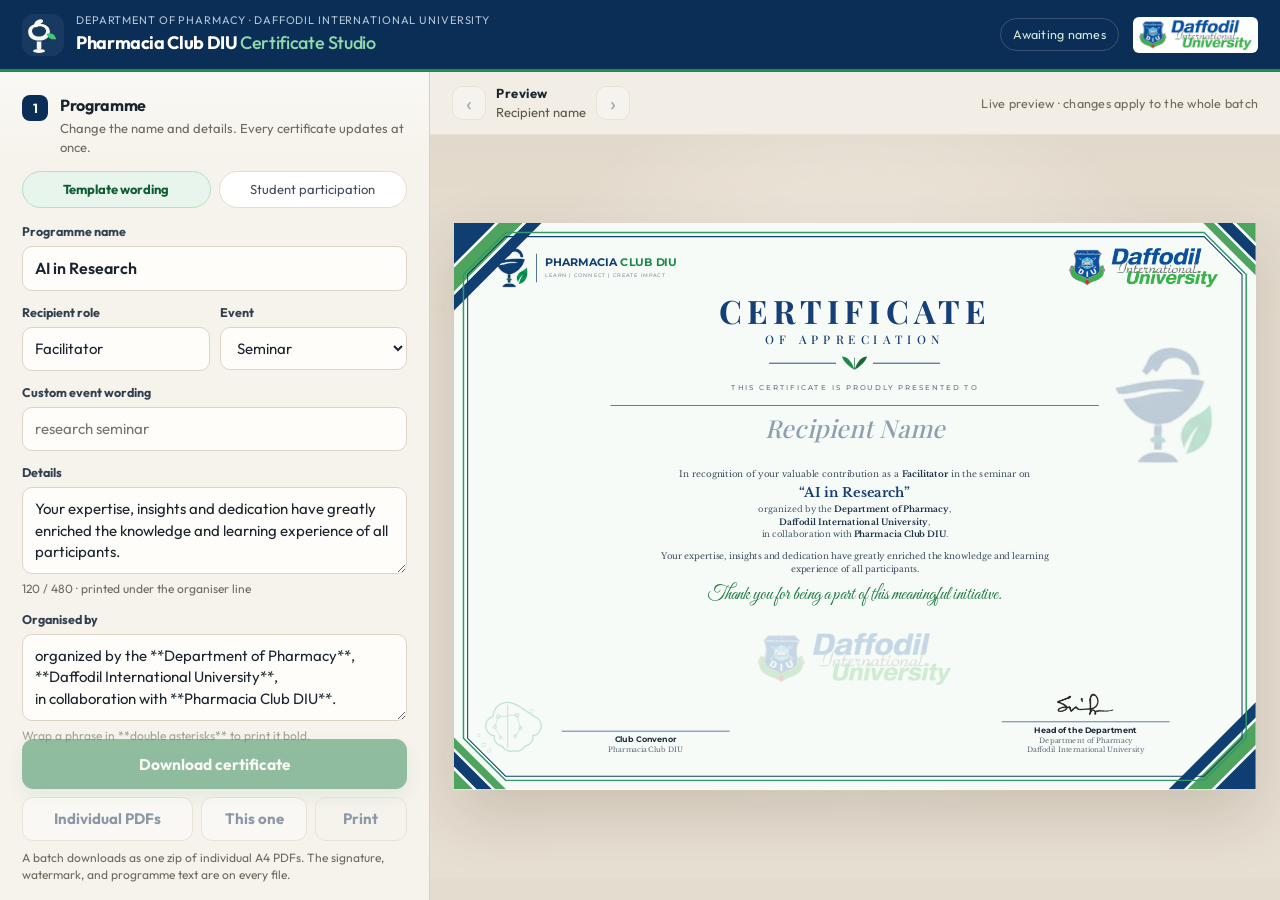
==== docs/index.html @ 74977929 "Publish the certificate studio for a fixed GitHub Pages address." ====
<!DOCTYPE html>
<html lang="en">
<head>
  <meta charset="utf-8">
  <meta name="viewport" content="width=device-width, initial-scale=1">
  <title>Certificate Studio · Pharmacia Club DIU</title>
  <link rel="icon" href="favicon.svg" type="image/svg+xml">
  <link rel="stylesheet" href="portal.css">
</head>
<body>
  <header class="topbar">
    <div class="brand">
      <span class="mark" aria-hidden="true">
        <svg viewBox="0 0 86 96" width="34" height="38">
          <ellipse cx="33" cy="88.2" rx="15.2" ry="5.1" fill="#F4F7F2"/>
          <path fill="#F4F7F2" d="M27.2 64.5h11.6v17.2c-.4 1.6-2.6 2.6-5.8 2.6s-5.4-1-5.8-2.6z"/>
          <path fill="#F4F7F2" fill-rule="evenodd" d="M5.5 39.5c0-12.2 10.2-20.2 27.5-20.2 17.2 0 27.4 8 27.4 20.2 0 13.6-10.6 22.6-27.4 22.6C16.1 62.1 5.5 53.1 5.5 39.5zm9.6-1.2c.8-7.4 7-12.2 17.9-12.2s17.1 4.8 17.9 12.2c-1.5 8.2-8.2 13.6-17.9 13.6s-16.4-5.4-17.9-13.6z"/>
          <path fill="#F4F7F2" d="M20.2 27.2c-1.3-10.4 6.2-18.6 16.6-19.2 4.2-.2 7.2 2.2 6.2 6.1-1.1 4.2-6.4 5.2-9.4 8.8-2.1 2.5-4.6 5-8.2 5.6-2.2.4-4.6.1-5.2-1.3z"/>
          <path fill="#3ECA73" d="M51.5 45.2c10.2-4.6 22.6.4 24.8 13.6-11.2 1.2-19.6-2.2-24.8-13.6z"/>
        </svg>
      </span>
      <div>
        <p class="eyebrow">Department of Pharmacy · Daffodil International University</p>
        <h1>Pharmacia Club DIU <span>Certificate Studio</span></h1>
      </div>
    </div>
    <div class="top-meta">
      <span class="pill" id="readyPill">Awaiting names</span>
      <img src="assets/diu-logo.png" alt="Daffodil International University">
    </div>
  </header>

  <main class="workspace">
    <form class="panel" id="form" autocomplete="off">
      <section>
        <header class="sec-h">
          <span class="num">1</span>
          <div>
            <h2>Programme</h2>
            <p>Change the name and details. Every certificate updates at once.</p>
          </div>
        </header>
        <div class="presets" role="group" aria-label="Wording presets">
          <button type="button" class="chip on" data-preset="template">Template wording</button>
          <button type="button" class="chip" data-preset="student">Student participation</button>
        </div>
        <label class="field">
          <span>Programme name</span>
          <input name="programme" maxlength="90" required placeholder="AI in Research">
        </label>
        <div class="split">
          <label class="field">
            <span>Recipient role</span>
            <input name="role" maxlength="48" placeholder="Facilitator">
          </label>
          <label class="field">
            <span>Event</span>
            <select name="eventKind">
              <option value="seminar">Seminar</option>
              <option value="workshop">Workshop</option>
              <option value="training programme">Training programme</option>
              <option value="symposium">Symposium</option>
              <option value="webinar">Webinar</option>
              <option value="short course">Short course</option>
              <option value="custom">Custom…</option>
            </select>
          </label>
        </div>
        <label class="field" id="customEvent" hidden>
          <span>Custom event wording</span>
          <input name="eventCustom" maxlength="48" placeholder="research seminar">
        </label>
        <label class="field">
          <span>Details</span>
          <textarea name="details" maxlength="480" rows="3"></textarea>
          <small class="hint"><span data-count="details">0</span> / 480 · printed under the organiser line</small>
        </label>
        <label class="field">
          <span>Organised by</span>
          <textarea name="organizer" maxlength="420" rows="3"></textarea>
          <small class="hint">Wrap a phrase in **double asterisks** to print it bold.</small>
        </label>
        <label class="field">
          <span>Closing line</span>
          <input name="closing" maxlength="180">
        </label>
        <details class="more">
          <summary>Heading and recognition sentence</summary>
          <label class="field">
            <span>Certificate heading</span>
            <input name="heading" maxlength="42">
          </label>
          <label class="field">
            <span>Subheading</span>
            <input name="subheading" maxlength="42">
          </label>
          <label class="field">
            <span>Presented line</span>
            <input name="presented" maxlength="90">
          </label>
          <label class="field">
            <span>Custom recognition sentence</span>
            <textarea name="recognition" maxlength="240" rows="2" placeholder="Leave blank to build it from the role and event."></textarea>
            <small class="hint">Replaces “In recognition of your valuable contribution…” when filled.</small>
          </label>
        </details>
      </section>

      <section>
        <header class="sec-h">
          <span class="num">2</span>
          <div>
            <h2>Recipients</h2>
            <p>One name per line, or paste a column from Excel. Maximum 100.</p>
          </div>
        </header>
        <label class="field">
          <span>Student names</span>
          <textarea id="names" rows="8" spellcheck="false" placeholder="Nusrat Jahan&#10;Md. Rahim Uddin&#10;Fatima Akter"></textarea>
        </label>
        <div class="name-tools">
          <strong id="count">0 / 100</strong>
          <button type="button" class="textish" id="sampleBtn">Sample list</button>
          <label class="textish fileish">Upload<input id="file" type="file" accept=".txt,.csv,.tsv,text/plain" hidden></label>
          <button type="button" class="textish" id="clearNames">Clear</button>
        </div>
        <p class="warn" id="nameWarn" hidden></p>
        <ol class="roster" id="roster"></ol>
      </section>

      <section>
        <header class="sec-h">
          <span class="num">3</span>
          <div>
            <h2>Signatures &amp; finish</h2>
            <p>The department head signature is placed on every certificate.</p>
          </div>
        </header>
        <div class="sig-grid">
          <div class="sig-card">
            <h3>Club Convenor</h3>
            <div class="drop" id="convDrop">
              <span class="drop-empty">Optional signature</span>
            </div>
            <div class="drop-actions">
              <label class="textish fileish">Upload<input id="convFile" type="file" accept="image/png,image/jpeg,image/webp" hidden></label>
              <button type="button" class="textish" id="convClear" hidden>Remove</button>
            </div>
          </div>
          <div class="sig-card">
            <h3>Head of Department</h3>
            <div class="drop has-image" id="hodDrop">
              <img id="hodPreview" src="assets/signature.png" alt="Department head signature">
            </div>
            <div class="drop-actions">
              <label class="textish fileish">Replace<input id="hodFile" type="file" accept="image/png,image/jpeg,image/webp" hidden></label>
              <button type="button" class="textish" id="hodRestore" hidden>Use uploaded</button>
              <button type="button" class="textish" id="hodClear">Remove</button>
            </div>
          </div>
        </div>
        <details class="more">
          <summary>Edit signatory titles</summary>
          <div class="split">
            <label class="field"><span>Left title</span><input name="leftTitle" maxlength="52"></label>
            <label class="field"><span>Right title</span><input name="rightTitle" maxlength="52"></label>
          </div>
          <div class="split">
            <label class="field"><span>Left line 2</span><input name="leftOrg1" maxlength="64"></label>
            <label class="field"><span>Right line 2</span><input name="rightOrg1" maxlength="64"></label>
          </div>
          <div class="split">
            <label class="field"><span>Left line 3</span><input name="leftOrg2" maxlength="64" placeholder="Optional"></label>
            <label class="field"><span>Right line 3</span><input name="rightOrg2" maxlength="64"></label>
          </div>
          <div class="split">
            <label class="field"><span>Left printed name</span><input name="leftName" maxlength="64" placeholder="Optional"></label>
            <label class="field"><span>Right printed name</span><input name="rightName" maxlength="64" placeholder="Optional"></label>
          </div>
        </details>
        <div class="toggles">
          <label class="check"><input type="checkbox" name="watermark"> Background watermark — Pharmacia Club mark and DIU logo</label>
          <label class="check"><input type="checkbox" name="artwork"> Template corner artwork</label>
          <label class="check"><input type="checkbox" name="showDate"> Print a date</label>
          <label class="check"><input type="checkbox" name="showNumber"> Print certificate numbers</label>
        </div>
        <div class="split" id="dateRow" hidden>
          <label class="field"><span>Date</span><input type="date" name="date"></label>
        </div>
        <div class="split" id="numRow" hidden>
          <label class="field"><span>Number prefix</span><input name="idPrefix" maxlength="24"></label>
          <label class="field"><span>Start at</span><input name="startNumber" type="number" min="1" max="900"></label>
        </div>
      </section>

      <div class="actions">
        <button type="button" class="btn primary" id="btnAll" disabled>Download certificates</button>
        <div class="btn-row">
          <button type="button" class="btn" id="btnZip" disabled>Individual PDFs</button>
          <button type="button" class="btn" id="btnOne" disabled>This one</button>
          <button type="button" class="btn ghost" id="btnPrint" disabled>Print</button>
        </div>
        <p class="fine">A batch downloads as one zip of individual A4 PDFs. The signature, watermark, and programme text are on every file.</p>
        <p class="saved" id="saved" hidden>Draft saved on this browser</p>
      </div>
    </form>

    <section class="stage-wrap">
      <div class="stage-bar">
        <div class="pager">
          <button type="button" id="prev" aria-label="Previous certificate" disabled>‹</button>
          <div>
            <strong id="pos">Preview</strong>
            <span id="posName">Recipient name</span>
          </div>
          <button type="button" id="next" aria-label="Next certificate" disabled>›</button>
        </div>
        <p class="live">Live preview · changes apply to the whole batch</p>
      </div>
      <div class="stage" id="stage">
        <div class="scaler" id="scaler">
          <iframe id="preview" title="Certificate preview" scrolling="no"></iframe>
        </div>
      </div>
    </section>
  </main>

  <div class="overlay" id="overlay" hidden>
    <div class="modal">
      <div class="spinner" aria-hidden="true"></div>
      <h3 id="overlayTitle">Composing certificates</h3>
      <p id="overlayText">Keeping the template, watermark, and signature aligned.</p>
    </div>
  </div>
  <div class="toast" id="toast" hidden role="status"></div>
  <iframe id="printFrame" class="print-frame" title="Print certificates"></iframe>
  <script>window.CERT_STATIC = true;</script>
  <script src="vendor/html2canvas.min.js"></script>
  <script src="vendor/jspdf.umd.min.js"></script>
  <script src="vendor/jszip.min.js"></script>
  <script src="certificate.js"></script>
  <script id="boot" type="application/json">{"defaults": {"heading": "CERTIFICATE", "subheading": "OF APPRECIATION", "presented": "THIS CERTIFICATE IS PROUDLY PRESENTED TO", "role": "Facilitator", "eventKind": "seminar", "eventCustom": "", "programme": "AI in Research", "organizer": "organized by the **Department of Pharmacy**,\n**Daffodil International University**,\nin collaboration with **Pharmacia Club DIU**.", "details": "Your expertise, insights and dedication have greatly enriched the knowledge and learning experience of all participants.", "closing": "Thank you for being a part of this meaningful initiative.", "recognition": "", "leftTitle": "Club Convenor", "leftOrg1": "Pharmacia Club DIU", "leftOrg2": "", "leftName": "", "rightTitle": "Head of the Department", "rightOrg1": "Department of Pharmacy", "rightOrg2": "Daffodil International University", "rightName": "", "showDate": false, "date": "2026-09-25", "showNumber": false, "idPrefix": "PCDIU-2026", "startNumber": 1, "watermark": true, "artwork": true}, "maxNames": 100}</script>
  <script src="portal.js"></script>
</body>
</html>
---- docs/portal.css ----
@font-face {
  font-family: Outfit;
  font-style: normal;
  font-weight: 400;
  font-display: swap;
  src: url("fonts/outfit-400-normal.woff2") format("woff2");
}
@font-face {
  font-family: Outfit;
  font-style: normal;
  font-weight: 500;
  font-display: swap;
  src: url("fonts/outfit-500-normal.woff2") format("woff2");
}
@font-face {
  font-family: Outfit;
  font-style: normal;
  font-weight: 600;
  font-display: swap;
  src: url("fonts/outfit-600-normal.woff2") format("woff2");
}
@font-face {
  font-family: Outfit;
  font-style: normal;
  font-weight: 700;
  font-display: swap;
  src: url("fonts/outfit-700-normal.woff2") format("woff2");
}

:root {
  --navy: #0b2e56;
  --navy-2: #143e72;
  --green: #147a40;
  --green-2: #1c8f4e;
  --leaf: #e7f5ec;
  --ink: #1a2430;
  --muted: #6f685d;
  --line: #e4dccf;
  --paper: #f6f3ec;
  --desk: #e4dccf;
  --white: #fffdf9;
  --danger: #8e2d2d;
  --shadow: 0 24px 60px rgba(48, 32, 8, 0.16);
}

* { box-sizing: border-box; }
html, body { height: 100%; }
body {
  margin: 0;
  color: var(--ink);
  background: var(--desk);
  font-family: Outfit, "Segoe UI", sans-serif;
  font-size: 15px;
  line-height: 1.45;
}
button, input, textarea, select { font: inherit; color: inherit; }
button { cursor: pointer; }
::selection { background: #d7eedf; color: var(--navy); }

.topbar {
  height: 72px;
  background: var(--navy);
  color: white;
  display: flex;
  align-items: center;
  justify-content: space-between;
  padding: 0 22px;
  border-bottom: 3px solid #1c8f4e;
  gap: 16px;
}
.brand { display: flex; align-items: center; gap: 12px; min-width: 0; }
.brand .mark {
  width: 42px;
  height: 42px;
  border-radius: 12px;
  background: rgba(255, 255, 255, 0.06);
  display: grid;
  place-items: center;
  flex: none;
}
.eyebrow {
  margin: 0;
  font-size: 11px;
  letter-spacing: 0.08em;
  text-transform: uppercase;
  color: #b7c7d8;
}
.topbar h1 {
  margin: 1px 0 0;
  font-size: 18px;
  font-weight: 650;
  letter-spacing: -0.02em;
}
.topbar h1 span {
  color: #8fd9aa;
  font-weight: 500;
}
.top-meta { display: flex; align-items: center; gap: 14px; }
.top-meta img { height: 36px; width: auto; display: block; background: white; border-radius: 6px; padding: 3px 6px; }
.pill {
  border: 1px solid rgba(255, 255, 255, 0.18);
  border-radius: 999px;
  padding: 6px 12px;
  font-size: 12.5px;
  letter-spacing: 0.02em;
  color: #d5e8dc;
  white-space: nowrap;
}
.pill.ready {
  background: #147a40;
  border-color: #147a40;
  color: white;
}

.workspace {
  height: calc(100vh - 72px);
  display: grid;
  grid-template-columns: 430px minmax(0, 1fr);
}
.panel {
  background:
    linear-gradient(180deg, rgba(255, 255, 255, 0.45), transparent 90px),
    var(--paper);
  border-right: 1px solid #d9d0c2;
  overflow: auto;
  padding: 22px 22px 0;
}
.panel::-webkit-scrollbar { width: 10px; }
.panel::-webkit-scrollbar-thumb { background: #d3c8b6; border-radius: 99px; border: 2px solid var(--paper); }

section { margin-bottom: 22px; }
.sec-h { display: flex; gap: 12px; align-items: flex-start; margin-bottom: 14px; }
.sec-h h2 { margin: 0; font-size: 16px; letter-spacing: -0.02em; }
.sec-h p { margin: 2px 0 0; color: var(--muted); font-size: 13px; }
.num {
  width: 26px;
  height: 26px;
  border-radius: 8px;
  background: var(--navy);
  color: white;
  display: grid;
  place-items: center;
  font-size: 13px;
  font-weight: 650;
  flex: none;
  margin-top: 1px;
}

.presets { display: flex; gap: 8px; margin-bottom: 14px; }
.chip {
  flex: 1;
  border: 1px solid var(--line);
  background: white;
  border-radius: 999px;
  padding: 8px 10px;
  font-size: 13px;
  color: #3d4b5c;
}
.chip.on {
  background: var(--leaf);
  border-color: #b7dfc4;
  color: #0e5c30;
  font-weight: 650;
}

.field { display: flex; flex-direction: column; gap: 6px; margin-bottom: 12px; }
.field > span { font-size: 12.5px; font-weight: 650; color: #31404f; }
.field input, .field textarea, .field select {
  width: 100%;
  border: 1px solid #ddd4c6;
  background: var(--white);
  border-radius: 10px;
  padding: 10px 12px;
  outline: none;
  transition: border-color 0.15s, box-shadow 0.15s;
}
.field textarea { resize: vertical; min-height: 72px; line-height: 1.45; }
.field input:focus, .field textarea:focus, .field select:focus {
  border-color: #1c8f4e;
  box-shadow: 0 0 0 3px rgba(20, 122, 64, 0.12);
}
.field input[name="programme"] { font-size: 16px; font-weight: 600; }
.hint { color: var(--muted); font-size: 12px; }
.split { display: grid; grid-template-columns: 1fr 1fr; gap: 10px; }
.more {
  border: 1px solid var(--line);
  border-radius: 12px;
  background: rgba(255, 255, 255, 0.45);
  padding: 0 12px 2px;
  margin-bottom: 12px;
}
.more summary {
  cursor: pointer;
  padding: 10px 0;
  font-size: 13px;
  font-weight: 650;
  color: #31404f;
}
.more[open] { padding-bottom: 8px; }

.name-tools {
  display: flex;
  align-items: center;
  gap: 12px;
  margin: -2px 0 8px;
  flex-wrap: wrap;
}
.name-tools strong { font-size: 13px; color: var(--navy); letter-spacing: 0.02em; }
.name-tools strong.over { color: var(--danger); }
.textish {
  border: 0;
  background: transparent;
  color: var(--green);
  padding: 0;
  font-size: 13px;
  font-weight: 650;
}
.textish:hover { color: #0e5c30; }
.fileish { cursor: pointer; }
.warn {
  background: #fbf1e4;
  color: #7a4b12;
  border-radius: 10px;
  padding: 8px 10px;
  font-size: 13px;
  margin: 0 0 10px;
}
.warn button {
  margin-left: 8px;
  border: 0;
  background: transparent;
  color: #7a4b12;
  font-weight: 700;
  text-decoration: underline;
  padding: 0;
}

.roster {
  list-style: none;
  margin: 0;
  padding: 0;
  max-height: 220px;
  overflow: auto;
  border: 1px solid var(--line);
  border-radius: 12px;
  background: white;
}
.roster:empty { display: none; }
.roster li {
  display: grid;
  grid-template-columns: 36px 1fr auto;
  gap: 8px;
  align-items: center;
  padding: 7px 8px 7px 10px;
  border-bottom: 1px solid #f0ebe3;
  cursor: pointer;
}
.roster li:last-child { border-bottom: 0; }
.roster li.active { background: #f3faf5; box-shadow: inset 3px 0 0 var(--green); }
.roster .idx {
  font-variant-numeric: tabular-nums;
  color: #8a8174;
  font-size: 12px;
}
.roster .who { font-size: 14px; overflow: hidden; text-overflow: ellipsis; white-space: nowrap; }
.roster .x {
  border: 0;
  background: transparent;
  color: #9a9084;
  width: 26px;
  height: 26px;
  border-radius: 7px;
}
.roster .x:hover { background: #f6e8e4; color: var(--danger); }

.sig-grid { display: grid; grid-template-columns: 1fr 1fr; gap: 10px; margin-bottom: 12px; }
.sig-card {
  background: white;
  border: 1px solid var(--line);
  border-radius: 12px;
  padding: 10px;
}
.sig-card h3 { margin: 0 0 8px; font-size: 13px; }
.drop {
  height: 72px;
  border-radius: 10px;
  background:
    linear-gradient(#f7f4ee, #f7f4ee) padding-box,
    repeating-linear-gradient(90deg, #e7dfd2, #e7dfd2 8px, transparent 8px, transparent 14px) border-box;
  border: 1px dashed #d9d0c2;
  display: grid;
  place-items: center;
  overflow: hidden;
}
.drop img { max-width: 92%; max-height: 62px; object-fit: contain; }
.drop-empty { font-size: 12px; color: #9a9084; }
.drop-actions { display: flex; gap: 10px; margin-top: 8px; flex-wrap: wrap; }

.toggles { display: flex; flex-direction: column; gap: 8px; margin: 4px 0 12px; }
.check {
  display: flex;
  gap: 8px;
  align-items: flex-start;
  font-size: 13.5px;
  color: #2c3a48;
}
.check input { margin-top: 3px; accent-color: var(--green); }

.actions {
  position: sticky;
  bottom: 0;
  background: linear-gradient(transparent, var(--paper) 18%);
  padding: 16px 0 16px;
}
.btn {
  border: 1px solid #d7cec0;
  background: white;
  border-radius: 11px;
  padding: 10px 12px;
  font-weight: 650;
  color: var(--navy);
}
.btn:disabled { opacity: 0.45; cursor: not-allowed; }
.btn.primary {
  width: 100%;
  background: var(--green);
  border-color: var(--green);
  color: white;
  padding: 13px 14px;
  font-size: 15.5px;
  box-shadow: 0 8px 18px rgba(20, 122, 64, 0.18);
}
.btn.primary:hover:not(:disabled) { background: #106836; }
.btn.ghost { background: transparent; }
.btn-row { display: grid; grid-template-columns: 1.3fr 0.8fr 0.7fr; gap: 8px; margin-top: 8px; }
.fine, .saved { margin: 8px 0 0; color: var(--muted); font-size: 12px; }
.saved { color: #1c8f4e; }

.stage-wrap { display: flex; flex-direction: column; min-width: 0; min-height: 0; overflow: hidden; }
.stage-bar {
  display: flex;
  align-items: center;
  justify-content: space-between;
  gap: 12px;
  padding: 12px 22px;
  background: rgba(255, 253, 249, 0.55);
  border-bottom: 1px solid rgba(90, 70, 40, 0.08);
}
.pager { display: flex; align-items: center; gap: 10px; min-width: 0; }
.pager button {
  width: 34px;
  height: 34px;
  border-radius: 10px;
  border: 1px solid #d7cec0;
  background: white;
  font-size: 22px;
  line-height: 1;
  color: var(--navy);
}
.pager button:disabled { opacity: 0.35; }
.pager strong { display: block; font-size: 13px; letter-spacing: 0.04em; }
.pager span {
  display: block;
  max-width: 280px;
  overflow: hidden;
  text-overflow: ellipsis;
  white-space: nowrap;
  color: #5d564c;
  font-size: 13px;
}
.live { margin: 0; color: #6f685d; font-size: 12.5px; letter-spacing: 0.02em; }

.stage {
  flex: 1;
  min-height: 0;
  display: flex;
  align-items: center;
  justify-content: center;
  padding: 28px;
  overflow: hidden;
  background:
    radial-gradient(ellipse at 50% 42%, rgba(255, 252, 246, 0.72), transparent 62%),
    linear-gradient(180deg, rgba(90, 70, 40, 0.04), transparent 28%),
    #e7dfd2;
}
.scaler {
  position: relative;
  box-shadow: var(--shadow), 0 1px 0 rgba(255, 255, 255, 0.7) inset;
  background: white;
  line-height: 0;
}
.scaler.is-loading iframe { opacity: 0.55; }
#preview {
  width: 297mm;
  height: 210mm;
  border: 0;
  display: block;
  background: #f7fbf8;
  transform-origin: top left;
}
.print-frame {
  position: fixed;
  width: 0;
  height: 0;
  border: 0;
  opacity: 0;
  pointer-events: none;
}
.capture-frame {
  position: fixed;
  left: -4000px;
  top: 0;
  width: 297mm;
  height: 210mm;
  border: 0;
  background: #f7fbf8;
}

.overlay {
  position: fixed;
  inset: 0;
  background: rgba(11, 28, 48, 0.46);
  display: grid;
  place-items: center;
  z-index: 20;
  padding: 20px;
}
.overlay[hidden] { display: none; }
.modal {
  width: min(420px, 100%);
  background: var(--paper);
  border-radius: 18px;
  padding: 26px 24px;
  text-align: center;
  box-shadow: var(--shadow);
}
.modal h3 { margin: 12px 0 6px; font-size: 20px; }
.modal p { margin: 0; color: var(--muted); }
.spinner {
  width: 36px;
  height: 36px;
  margin: 0 auto;
  border-radius: 50%;
  border: 3px solid #d7eee0;
  border-top-color: var(--green);
  animation: spin 0.8s linear infinite;
}
@keyframes spin { to { transform: rotate(360deg); } }

.toast {
  position: fixed;
  bottom: 18px;
  left: 50%;
  transform: translateX(-50%);
  background: var(--navy);
  color: white;
  border-radius: 999px;
  padding: 10px 16px;
  font-size: 13.5px;
  z-index: 30;
  max-width: min(520px, calc(100% - 24px));
  box-shadow: var(--shadow);
}
.toast[hidden] { display: none; }
.toast.bad { background: #6e2424; }

@media (max-width: 980px) {
  .workspace { grid-template-columns: 1fr; height: auto; }
  .panel { max-height: none; border-right: 0; border-bottom: 1px solid #d9d0c2; }
  .stage-wrap { min-height: 78vh; }
  .topbar { height: auto; padding: 12px 14px; align-items: flex-start; }
  .top-meta img { display: none; }
  .btn-row { grid-template-columns: 1fr; }
}
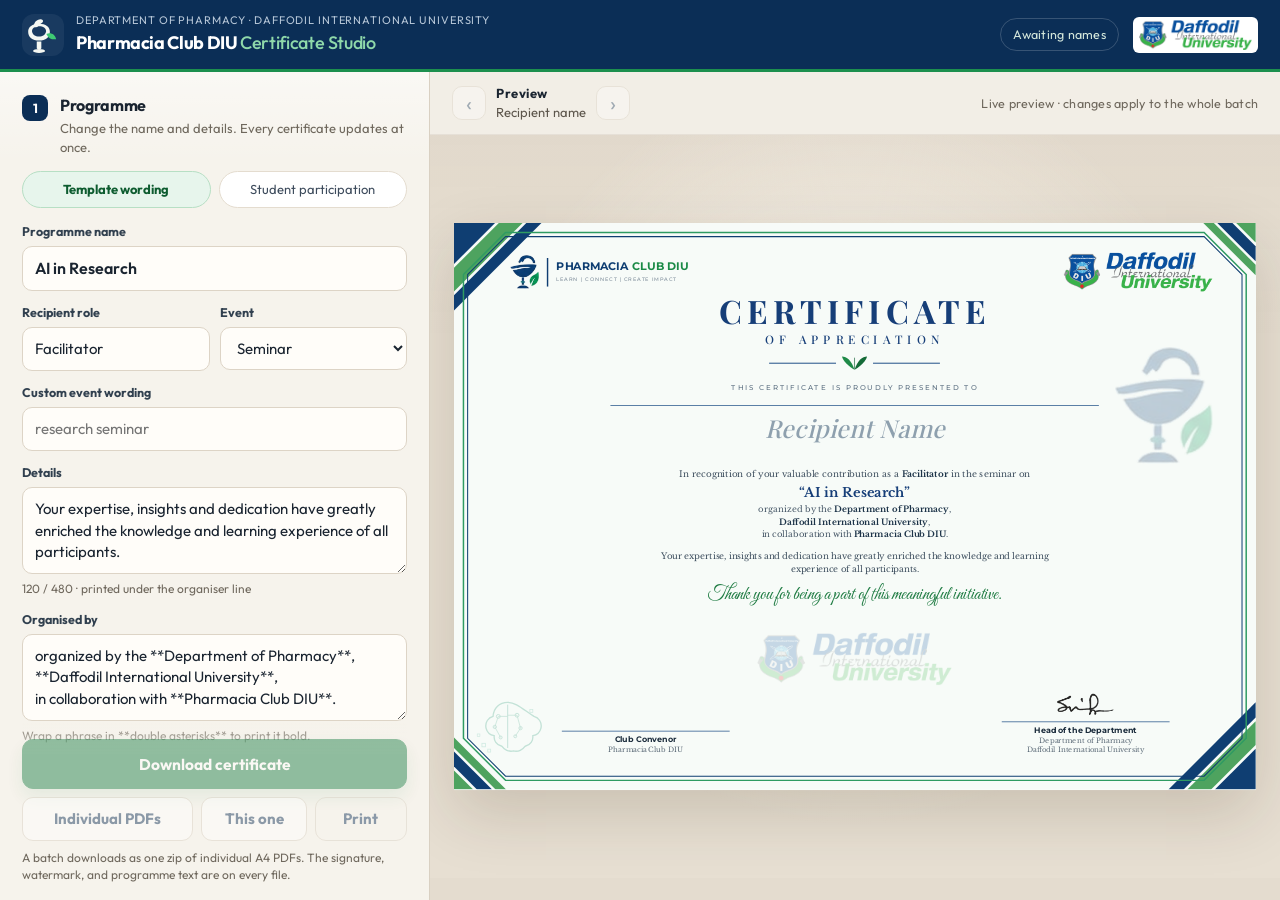
==== commit 9c50d7bb: "Refresh the published certificate so the club logo is not cached sliced." ====
--- a/docs/index.html
+++ b/docs/index.html
@@ -238,7 +238,7 @@
   <script src="vendor/html2canvas.min.js"></script>
   <script src="vendor/jspdf.umd.min.js"></script>
   <script src="vendor/jszip.min.js"></script>
-  <script src="certificate.js"></script>
+  <script src="certificate.js?v=6554611"></script>
   <script id="boot" type="application/json">{"defaults": {"heading": "CERTIFICATE", "subheading": "OF APPRECIATION", "presented": "THIS CERTIFICATE IS PROUDLY PRESENTED TO", "role": "Facilitator", "eventKind": "seminar", "eventCustom": "", "programme": "AI in Research", "organizer": "organized by the **Department of Pharmacy**,\n**Daffodil International University**,\nin collaboration with **Pharmacia Club DIU**.", "details": "Your expertise, insights and dedication have greatly enriched the knowledge and learning experience of all participants.", "closing": "Thank you for being a part of this meaningful initiative.", "recognition": "", "leftTitle": "Club Convenor", "leftOrg1": "Pharmacia Club DIU", "leftOrg2": "", "leftName": "", "rightTitle": "Head of the Department", "rightOrg1": "Department of Pharmacy", "rightOrg2": "Daffodil International University", "rightName": "", "showDate": false, "date": "2026-09-25", "showNumber": false, "idPrefix": "PCDIU-2026", "startNumber": 1, "watermark": true, "artwork": true}, "maxNames": 100}</script>
   <script src="portal.js"></script>
 </body>
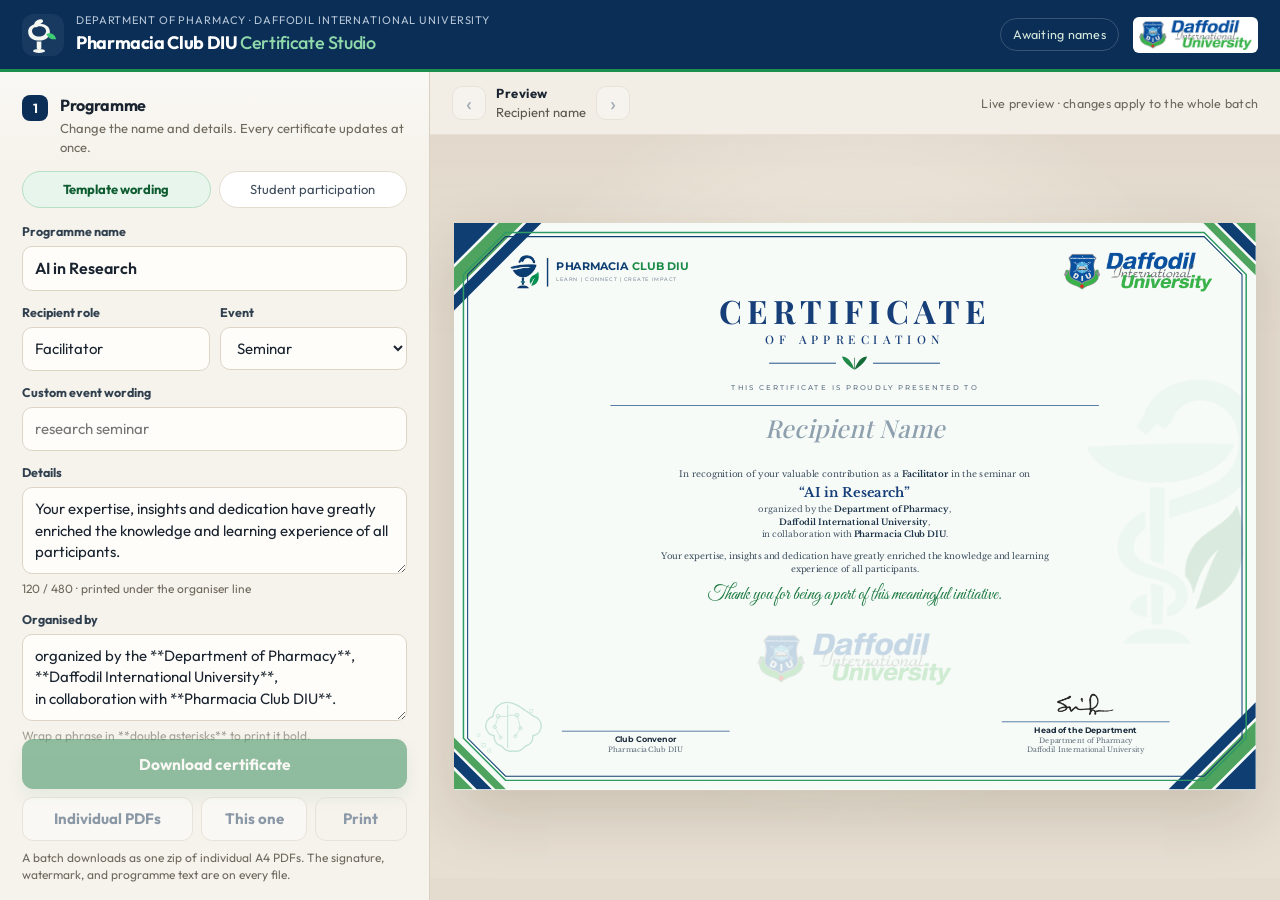
==== commit ed05ccb3: "Restore the right-side Bowl of Hygieia watermark with the snake and leaves. Place the pale mark agai" ====
--- a/docs/index.html
+++ b/docs/index.html
@@ -238,7 +238,7 @@
   <script src="vendor/html2canvas.min.js"></script>
   <script src="vendor/jspdf.umd.min.js"></script>
   <script src="vendor/jszip.min.js"></script>
-  <script src="certificate.js?v=6554611"></script>
+  <script src="certificate.js?v=snake2"></script>
   <script id="boot" type="application/json">{"defaults": {"heading": "CERTIFICATE", "subheading": "OF APPRECIATION", "presented": "THIS CERTIFICATE IS PROUDLY PRESENTED TO", "role": "Facilitator", "eventKind": "seminar", "eventCustom": "", "programme": "AI in Research", "organizer": "organized by the **Department of Pharmacy**,\n**Daffodil International University**,\nin collaboration with **Pharmacia Club DIU**.", "details": "Your expertise, insights and dedication have greatly enriched the knowledge and learning experience of all participants.", "closing": "Thank you for being a part of this meaningful initiative.", "recognition": "", "leftTitle": "Club Convenor", "leftOrg1": "Pharmacia Club DIU", "leftOrg2": "", "leftName": "", "rightTitle": "Head of the Department", "rightOrg1": "Department of Pharmacy", "rightOrg2": "Daffodil International University", "rightName": "", "showDate": false, "date": "2026-09-25", "showNumber": false, "idPrefix": "PCDIU-2026", "startNumber": 1, "watermark": true, "artwork": true}, "maxNames": 100}</script>
   <script src="portal.js"></script>
 </body>
